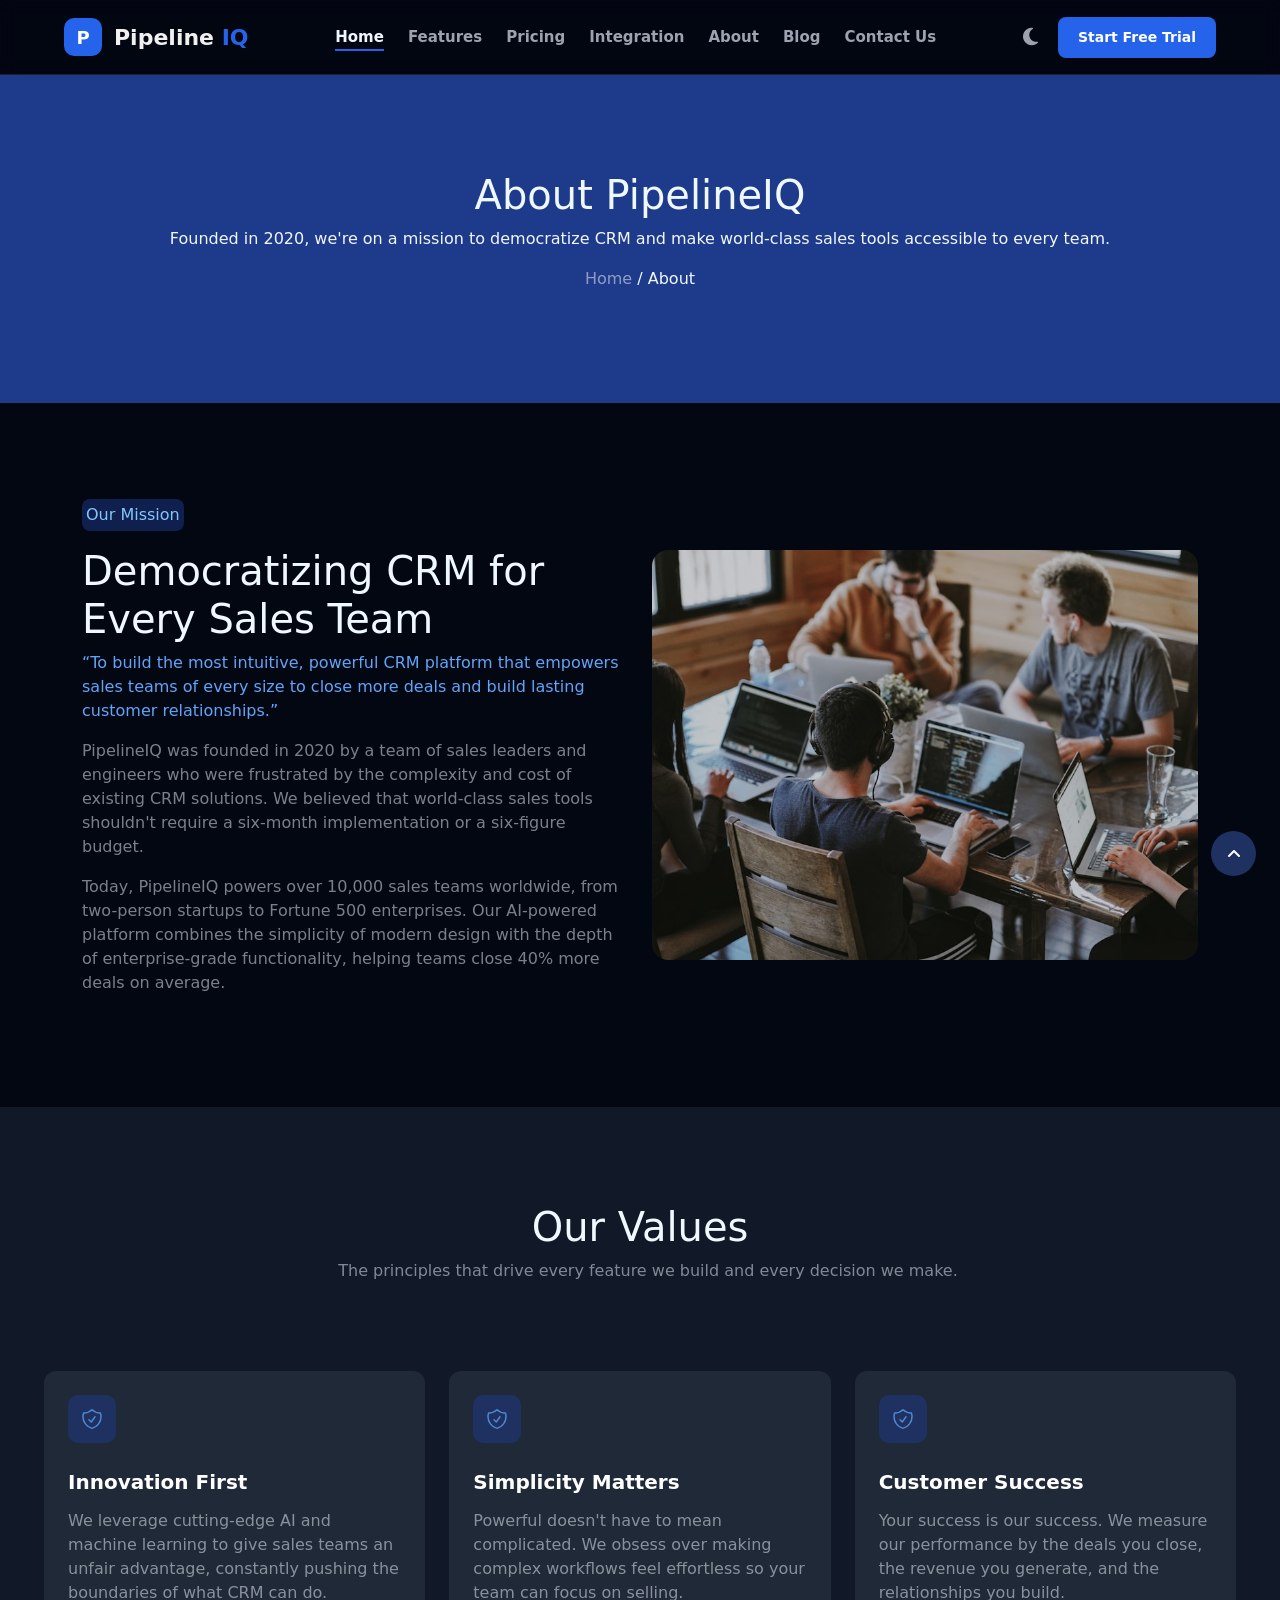
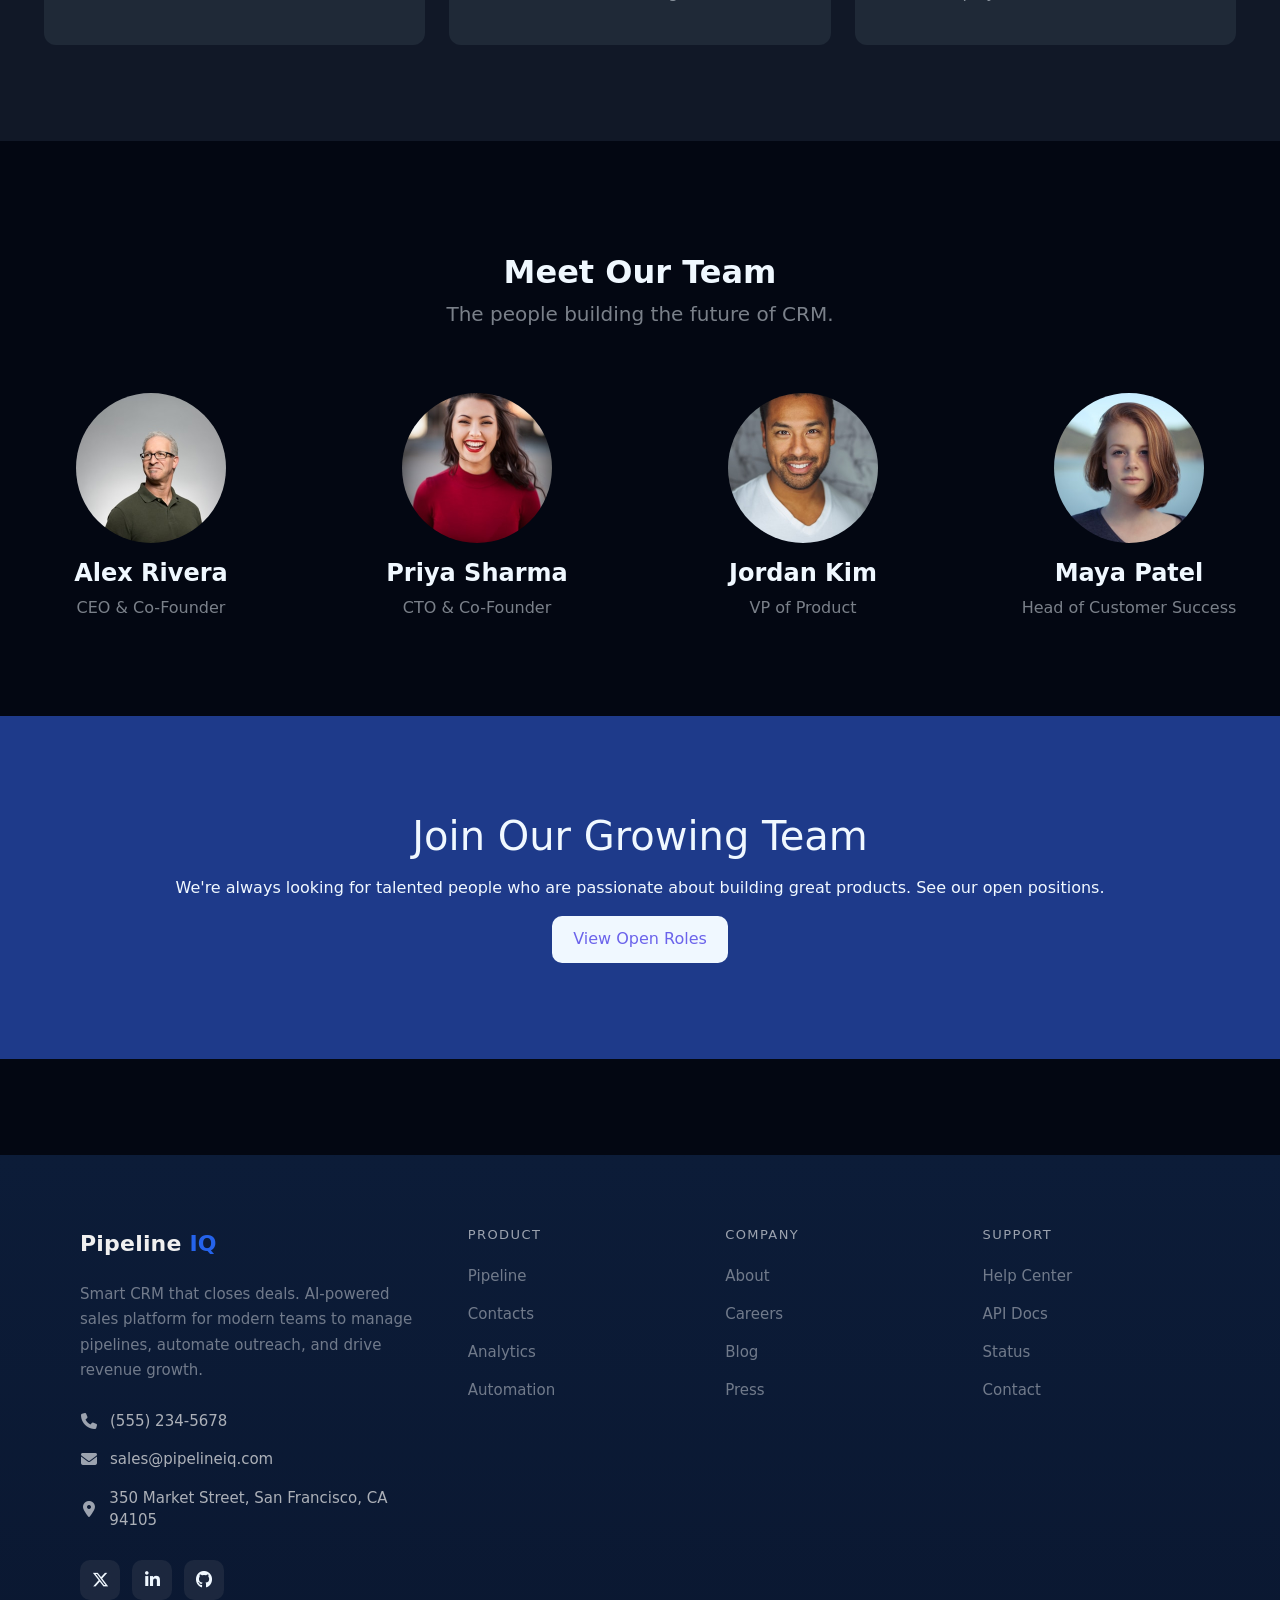
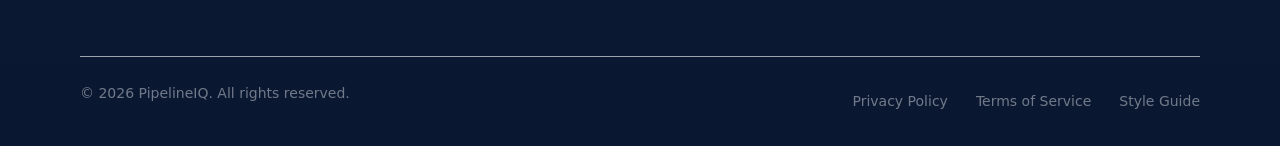
==== main project/assets/About.html @ 889cc1f1 "ver1" ====
<!DOCTYPE html>
<html lang="en">

<head>
    <meta charset="UTF-8">
    <meta name="viewport" content="width=device-width, initial-scale=1.0">
    <link rel="stylesheet" href="css/bootstrap.min.css">
    <link rel="stylesheet" href="css/about.css">
    <link rel="stylesheet" href="https://cdnjs.cloudflare.com/ajax/libs/font-awesome/6.5.1/css/all.min.css" />
    <link rel="icon" type="image/x-icon" href="../images/pipeliniq-icon.png">
    <title>About</title>
</head>

<body>
<nav class="navbar">
  <!-- Logo Section -->
  <div class="logo-container">
    <div class="logo-icon"><span>P</span></div>
    <div class="logo">Pipeline <span>IQ</span></div>
  </div>

  <input type="checkbox" id="menuToggle" hidden />

  <!-- Navigation Links -->
  <ul class="nav-links">
    <li><a href="#home" class="active">Home</a></li>
    <li><a href="#features">Features</a></li>
    <li><a href="#pricing">Pricing</a></li>
    <li><a href="#integration">Integration</a></li>
    <li><a href="#about">About</a></li>
    <li><a href="#blog">Blog</a></li>
    <li><a href="#contact">Contact Us</a></li>
  </ul>

  <!--  Button -->
  <div class="nav-actions">
    <input type="checkbox" id="darkToggle" hidden />
    <label for="darkToggle" class="dark-btn">
      <i class="fa-solid fa-moon"></i>
      <i class="fa-solid fa-sun"></i>
    </label>
    
    <button class="btn">Start Free Trial</button>

    <!-- for Mobile -->
    <label for="menuToggle" class="menu-btn">
      <i class="fa-solid fa-bars"></i>
    </label>
  </div>
</nav>
    <div class="about-sec1 d-flex flex-column  align-items-center  " id="up">
        <h2 class="fs-1 mb-2">About PipelineIQ</h2>
        <p class="mb-3">Founded in 2020, we're on a mission to democratize CRM and make world-class sales tools
            accessible to every team.</p>
        <p><a class="text-decoration-none text-white opacity-50" href="#">Home</a> / About</p>
    </div>
    <div class="container my-5">
        <div class="about-sec2 row align-items-center g-4">
            <div class="col-lg-6 col-12 p1">
                <p class="par1 rounded-3 d-inline-block p-1">Our Mission</p>
                <h2 class="fs-1">Democratizing CRM for Every Sales Team</h2>
                <p class="par2">“To build the most intuitive, powerful CRM platform that empowers sales teams of every
                    size
                    to close more deals and build lasting customer relationships.”</p>
                <p class="opacity-50">PipelineIQ was founded in 2020 by a team of sales leaders and engineers who were
                    frustrated by the complexity and cost of existing CRM solutions. We believed that world-class sales
                    tools shouldn't require a six-month implementation or a six-figure budget.</p>
                <p class="opacity-50">Today, PipelineIQ powers over 10,000 sales teams worldwide, from two-person
                    startups
                    to Fortune 500 enterprises. Our AI-powered platform combines the simplicity of modern design with
                    the
                    depth of enterprise-grade functionality, helping teams close 40% more deals on average.</p>
            </div>

            <div class="col-lg-6 col-12 p2 text-center">
                <img src="../images/photo.jpeg" class="img-fluid rounded-4 mission-img" alt="Our Mission">
            </div>
        </div>
    </div>

    <div class="about-sec3  ">

        <div class="part1 d-flex flex-column

        align-items-center">

            <h2 class="fs-1">Our Values</h2>

            <p class="opacity-50 ps-3">The principles that drive every feature we build and every decision we make.</p>

        </div>

        <div class="part2 row justify-content-center g-4">

            <div class=" col-lg-4 col-md-6 col-sm-12">
                <div class="card ">


                    <div class="icon-box">

                        <svg xmlns="http://www.w3.org/2000/svg" fill="none" viewBox="0 0 24 24" stroke-width="1.5"
                            stroke="currentColor" class="icon">

                            <path stroke-linecap="round" stroke-linejoin="round"
                                d="M9 12.75 11.25 15 15 9.75m-3-7.036A11.959 11.959 0 0 1 3.598 6 11.99 11.99 0 0 0 3 9.749c0 5.592 3.824 10.29 9 11.623 5.176-1.332 9-6.03 9-11.622 0-1.31-.21-2.571-.598-3.751h-.152c-3.196 0-6.1-1.248-8.25-3.285Z" />

                        </svg>

                    </div>



                    <p class="fw-bold ">Innovation First</p>

                    <p class="opacity-50">

                        We leverage cutting-edge AI and machine learning to give sales teams an unfair advantage,
                        constantly

                        pushing the boundaries of what CRM can do.</p>
                </div>
            </div>
            <!-- Card 2: Simplicity Matters -->
            <div class="col-lg-4 col-md-6 col-sm-12">
                <div class="card ">

                    <div class="icon-box">
                        <svg xmlns="http://www.w3.org/2000/svg" fill="none" viewBox="0 0 24 24" stroke-width="1.5"
                            stroke="currentColor" class="icon">

                            <path stroke-linecap="round" stroke-linejoin="round"
                                d="M9 12.75 11.25 15 15 9.75m-3-7.036A11.959 11.959 0 0 1 3.598 6 11.99 11.99 0 0 0 3 9.749c0 5.592 3.824 10.29 9 11.623 5.176-1.332 9-6.03 9-11.622 0-1.31-.21-2.571-.598-3.751h-.152c-3.196 0-6.1-1.248-8.25-3.285Z" />

                        </svg>
                    </div>
                    <p class="fw-bold">Simplicity Matters</p>
                    <p class="opacity-50">
                        Powerful doesn't have to mean complicated. We obsess over making complex workflows feel
                        effortless
                        so
                        your team can focus on selling.
                    </p>
                </div>
            </div>
            <!-- Card 3: Customer Success -->
            <div class=" col-lg-4 col-md-6 col-sm-12">
                <div class="card ">

                    <div class="icon-box">
                        <svg xmlns="http://www.w3.org/2000/svg" fill="none" viewBox="0 0 24 24" stroke-width="1.5"
                            stroke="currentColor" class="icon">

                            <path stroke-linecap="round" stroke-linejoin="round"
                                d="M9 12.75 11.25 15 15 9.75m-3-7.036A11.959 11.959 0 0 1 3.598 6 11.99 11.99 0 0 0 3 9.749c0 5.592 3.824 10.29 9 11.623 5.176-1.332 9-6.03 9-11.622 0-1.31-.21-2.571-.598-3.751h-.152c-3.196 0-6.1-1.248-8.25-3.285Z" />

                        </svg>
                    </div>
                    <p class="fw-bold">Customer Success</p>
                    <p class="opacity-50">
                        Your success is our success. We measure our performance by the deals you close, the revenue you
                        generate, and the relationships you build.
                    </p>
                </div>
            </div>

        </div>
    </div>
    <div class="About-sec4 row ">
        <div class="team mb-5">
            <h3 class="text-center fw-bolder fs-2">Meet Our Team</h3>
            <p class="text-center opacity-50 fs-5">The people building the future of CRM.</p>
        </div>
        <!-- Person 1 -->
        <div class="col-lg-3 col-md-6 col-sm-12 text-center">
            <img src="../images/photo-1.jpeg" alt="Alex Rivera" class="team-img rounded-circle">
            <h4 class="fw-bold mt-3">Alex Rivera</h4>
            <p class="opacity-50">CEO & Co-Founder</p>
        </div>

        <!-- Person 2 -->
        <div class="col-lg-3 col-md-6 col-sm-12 text-center">
            <img src="../images/photo-2.jpeg" alt="Priya Sharma" class="team-img rounded-circle">
            <h4 class="fw-bold mt-3">Priya Sharma</h4>
            <p class="opacity-50">CTO & Co-Founder</p>
        </div>

        <!-- Person 3 -->
        <div class="col-lg-3 col-md-6 col-sm-12 text-center">
            <img src="../images/photo-3.jpeg" alt="Jordan Kim" class="team-img rounded-circle">
            <h4 class="fw-bold mt-3">Jordan Kim</h4>
            <p class="opacity-50">VP of Product</p>
        </div>

        <!-- Person 4 -->
        <div class="col-lg-3 col-md-6 col-sm-12 text-center">
            <img src="../images/photo-4.jpeg" alt="Maya Patel" class="team-img rounded-circle">
            <h4 class="fw-bold mt-3">Maya Patel</h4>
            <p class="opacity-50">Head of Customer Success</p>
        </div>
    </div>

    <div class="about-sec1 about-sec5 d-flex flex-column  align-items-center m-auto ">
        <h2 class="fs-1 mb-3">Join Our Growing Team</h2>
        <p class="mb-3">We're always looking for talented people who are passionate about building great products. See
            our open positions.</p>
        <button>View Open Roles</button>
    </div>
  <a href="#up" class="button-up position-fixed bottom-0 end-0 m-4 d-flex align-items-center justify-content-center text-decoration-none">
    <i class="fa-solid fa-angle-up"></i>
</a>
<footer class="footer">
    <div class="footer__inner">
        <div class="footer__grid">

            <div class="brand">
                <div class="brand__logo">
                    <div class="brand__name">Pipeline <span class="iq">IQ</span></div>
                </div>
                <p class="brand__desc">
                    Smart CRM that closes deals. AI-powered sales platform for modern teams to
                    manage pipelines, automate outreach, and drive revenue growth.
                </p>

                <ul class="contact">
                    <li><i class="fa-solid fa-phone"></i><a href="tel:+15552345678">(555) 234-5678</a></li>
                    <li><i class="fa-solid fa-envelope"></i><a href="mailto:sales@pipelineiq.com">sales@pipelineiq.com</a></li>
                    <li><i class="fa-solid fa-location-dot"></i><span>350 Market Street, San Francisco, CA 94105</span></li>
                </ul>

                <div class="socials">
                    <a href="#" aria-label="X"><i class="fa-brands fa-x-twitter"></i></a>
                    <a href="#" aria-label="LinkedIn"><i class="fa-brands fa-linkedin-in"></i></a>
                    <a href="#" aria-label="GitHub"><i class="fa-brands fa-github"></i></a>
                </div>
            </div>

            <div class="col">
                <h4 class="col__title">Product</h4>
                <ul class="col__links">
                    <li><a href="#">Pipeline</a></li>
                    <li><a href="#">Contacts</a></li>
                    <li><a href="#">Analytics</a></li>
                    <li><a href="#">Automation</a></li>
                </ul>
            </div>

            <div class="col">
                <h4 class="col__title">Company</h4>
                <ul class="col__links">
                    <li><a href="#">About</a></li>
                    <li><a href="#">Careers</a></li>
                    <li><a href="#">Blog</a></li>
                    <li><a href="#">Press</a></li>
                </ul>
            </div>

            <div class="col">
                <h4 class="col__title">Support</h4>
                <ul class="col__links">
                    <li><a href="#">Help Center</a></li>
                    <li><a href="#">API Docs</a></li>
                    <li><a href="#">Status</a></li>
                    <li><a href="#">Contact</a></li>
                </ul>
            </div>

        </div>

        <div class="footer__bottom">
            <p class="copyright">©️ 2026 PipelineIQ. All rights reserved.</p>
            <nav class="legal">
                <a href="#">Privacy Policy</a>
                <a href="#">Terms of Service</a>
                <a href="#">Style Guide</a>
            </nav>
        </div>
    </div>
</footer>
    <script src="js/bootstrap.min.js"></script>
</body>

</html>
---- main project/assets/css/about.css ----
body{
    background-color:#030712 ;
    color: aliceblue;
    overflow-x: hidden;
}
   /* NAVBAR STYLES */

/* Navbar Container */
.navbar {
  width: 100%;
  height: 75px;
  display: flex;
  justify-content: space-between;
  align-items: center;
  padding: 0 5%;
  background: rgba(3, 7, 18, 0.85); 
  position: sticky;
  top: 0;
  z-index: 1000;
  box-sizing: border-box;
  backdrop-filter: blur(10px);
  border-bottom: 1px solid rgba(255, 255, 255, 0.1);
}

/* Logo Styling */
.logo-container {
  display: flex;
  align-items: center;
  gap: 12px;
}

.logo-icon {
  width: 38px;
  height: 38px;
  background-color: rgb(37, 99, 235); 
  color: #ffffff;
  font-weight: 700;
  font-size: 18px;
  border-radius: 10px;
  display: flex;
  align-items: center;
  justify-content: center;
}

.logo {
  font-size: 22px;
  font-weight: 700;
  color: #f0f0f0;
}

.logo span {
  color: rgb(37, 99, 235);
}

/* Links Styling */
.nav-links {
  list-style: none;
  display: flex;
  gap: 24px;
  margin: 0;
  padding: 0;
}

.nav-links a {
  text-decoration: none;
  color: rgb(156, 163, 175);
  font-weight: 600;
  font-size: 15px;
  position: relative;
  padding: 5px 0;
  transition: color 0.3s ease;
}

.nav-links a::after {
  content: "";
  position: absolute;
  left: 0;
  bottom: 0;
  height: 2px;
  width: 100%;
  background: rgb(37, 99, 235);
  transform: scaleX(0);
  transform-origin: left;
  transition: transform 0.3s ease;
}

.nav-links a:hover,
.nav-links a.active {
  color: aliceblue;
}

.nav-links a:hover::after,
.nav-links a.active::after {
  transform: scaleX(1);
}

.nav-actions {
  display: flex;
  align-items: center;
  gap: 20px;
}

.dark-btn {
  cursor: pointer;
  font-size: 20px;
  color: rgb(156, 163, 175);
  display: flex;
  align-items: center;
  transition: color 0.3s ease;
}

.dark-btn:hover {
  color: aliceblue;
}

.dark-btn i.fa-sun {
  display: none;
}

#darkToggle:checked + .dark-btn i.fa-moon {
  display: none;
}

#darkToggle:checked + .dark-btn i.fa-sun {
  display: inline-block;
}

.btn {
  padding: 10px 20px;
  background-color: rgb(37, 99, 235);
  color: white;
  border: none;
  border-radius: 8px;
  font-weight: 700;
  font-size: 14px;
  cursor: pointer;
  transition: background-color 0.3s ease, transform 0.2s ease;
}

.btn:hover {
  background-color: #1e3a8a;
  transform: translateY(-2px);
}
/* NAVBAR RESPONSIVE */

@media (max-width: 992px) {
  .nav-links {
    gap: 15px; 
  }
  
  .nav-links a {
    font-size: 14px;
  }
  
  .btn {
    padding: 8px 14px;
    font-size: 13px;
  }
}

/* RESPONSIVE  */

.menu-btn {
  display: none;
  cursor: pointer;
  font-size: 22px;
  color: #f0f0f0;
  transition: color 0.3s ease;
}

@media (max-width: 992px) {
  .nav-links {
    gap: 14px;
  }
  
  .nav-links a {
    font-size: 14px;
  }
}

@media (max-width: 768px) {
  .navbar {
    padding: 0 16px;
    height: 65px;
  }

  .menu-btn {
    display: flex;
    align-items: center;
  }

  .nav-links {
    position: absolute;
    top: 65px;
    left: 0;
    width: 100%;
    background-color: #0a1730; 
    flex-direction: column;
    align-items: center;
    gap: 18px;
    padding: 0;
    max-height: 0; 
    overflow: hidden;
    transition: max-height 0.4s ease-in-out, padding 0.3s ease;
    border-bottom: 1px solid rgba(255, 255, 255, 0.1);
  }

  #menuToggle:checked ~ .nav-links {
    max-height: 380px;
    padding: 20px 0;
  }

  .btn {
    display: none;
  }
}
.about-sec1{
  padding: 6em;
  margin-bottom: 6em !important;
  background-color: #1E3A8A;
}
.par1{
    background-color: #10204E;
    color: #82C5FD;
}
.par2{
    color: #60A5FA;
}

.about-sec3 {
  background-color: #111827;
  margin-top: 6em !important;
  margin-bottom: 7em !important;
  padding: 6em 0; 
}

.about-sec3 .part2 {              
  width: 100%;             
  margin: 3rem 0 0 0 !important;
  padding: 0 2rem;        
}

.card {
  background-color: #1F2937;
  color: aliceblue;
  border-radius: 12px;
  padding: 1.5rem;       
  border: none;        
}

.icon-box {
  width: 48px;
  height: 48px;
  display: flex;
  align-items: center;
  justify-content: center;
  background-color: #1E3160;
  color: #5087D2;
  border-radius: 10px;
  margin-bottom: 1.5rem;
}

.icon {
  width: 24px;
  height: 24px;
}

.card h2, 
.card p.fw-bold {
  font-size: 1.25rem;
  margin-bottom: 0.75rem;
  color: #ffffff;
} 

.About-sec4{
    margin-bottom: 5em !important;
}
.About-sec4 img{
        border-radius: 50% !important;
        width: 150px;
        height: 150px;
        object-fit: cover
}
.about-sec1 button{
    color: #6B63EB;
    background-color: aliceblue;
    border-radius: 10px;
    border: none;
    padding: 0.7em 1.3em;
    transition: 0.3s ease-in;
}
.about-sec1 button:hover{
    background-color:rgb(210, 220, 230) ;
}
.button-up {
    width: 45px;
    height: 45px;
    background-color: #1E3160;
    color: #ffffff;
    border-radius: 50%; 
    cursor: pointer;
    z-index: 1000;
    transition: 0.3s ease-in-out;
}

.button-up:hover {
    background-color: #60A5FA;
    color: #030712;
    transform: translateY(-3px); 
}
.footer {
  background: linear-gradient(180deg, #0c1c38 0%, #0a1730 100%);
  padding: 72px 0 0;
}

.footer * {
  box-sizing: border-box;
}

.footer__inner {
  max-width: 1200px;
  margin: 0 auto;
  padding: 0 40px;
}

.footer__grid {
  display: grid;
  grid-template-columns: 1.6fr 1fr 1fr 1fr;
  gap: 40px;
  padding-bottom: 56px;
}

.brand__logo {
  display: flex;
  align-items: center;
  gap: 12px;
  margin-bottom: 22px;
}

.brand__mark {
  width: 38px;
  height: 38px;
  border-radius: 10px;
  background: var(--btn-transform);
  display: flex;
  align-items: center;
  justify-content: center;
  font-weight: 700;
  color: #fff;
  font-size: 18px;
}

.brand__name {
  font-size: 22px;
  font-weight: 700;
  letter-spacing: .2px;
  color: #f0f0f0;
}

.brand__name .iq {
  color: rgb(37, 99, 235);
}

.brand__desc {
  opacity: .7;
  line-height: 1.7;
  font-size: 15px;
  max-width: 360px;
  margin-bottom: 26px;
  color: rgb(156, 163, 175);
}

.contact {
  list-style: none;
  display: flex;
  flex-direction: column;
  gap: 16px;
  margin-bottom: 28px;
  padding: 0;
}

.contact li {
  display: flex;
  align-items: center;
  gap: 12px;
}

.contact a,
.contact span {
  color: #f0f0f0;
  opacity: .7;
  text-decoration: none;
  font-size: 15px;
  transition: opacity .2s ease;
}

.contact i {
  color: rgb(156, 163, 175);
  width: 18px;
  text-align: center;
  transition: .2s ease;
}

.contact a:hover {
  opacity: 1;
}

.socials {
  display: flex;
  gap: 12px;
}

.socials a {
  width: 40px;
  height: 40px;
  border-radius: 10px;
  background: rgba(128, 128, 128, .15);
  display: flex;
  align-items: center;
  justify-content: center;
  color: var(--contact-transform);
  font-size: 17px;
  transition: transform .2s ease, background .2s ease, color .2s ease;
  text-decoration: none;
}

.socials a:hover {
  color: #fff;
  transform: scale(1.1);
}

.col__title {
  font-size: 13px;
  letter-spacing: 1.4px;
  text-transform: uppercase;
  margin-bottom: 22px;
  color: rgb(156, 163, 175);
}

.col__links {
  list-style: none;
  display: flex;
  flex-direction: column;
  gap: 14px;
  padding: 0;
}

.col__links a {
  opacity: .7;
  text-decoration: none;
  font-size: 15px;
  position: relative;
  width: fit-content;
  transition: opacity .2s ease;
  color: rgb(156, 163, 175);
}

.col__links a::after {
  content: "";
  position: absolute;
  left: 0;
  bottom: -3px;
  height: 2px;
  width: 0;
  background: var(--contact-transform);
  transition: width .25s ease;
}

.col__links a:hover {
  opacity: 1;
}

.col__links a:hover::after {
  width: 100%;
}

.footer__bottom {
  border-top: 1px solid rgb(156, 163, 175);
  padding: 26px 0;
  display: flex;
  align-items: center;
  justify-content: space-between;
  flex-wrap: wrap;
  gap: 16px;
}

.footer__bottom p {
  color: rgb(156, 163, 175);
}

.copyright {
  opacity: .7;
  font-size: 14px;
}

.legal {
  display: flex;
  gap: 28px;
  flex-wrap: wrap;
}

.legal a {
  color: rgb(156, 163, 175);
  opacity: .7;
  text-decoration: none;
  font-size: 14px;
  transition: opacity .2s ease;
}

.legal a:hover {
  opacity: 1;
}

@media (max-width:900px) {
  .footer__grid {
    grid-template-columns: 1fr 1fr;
    gap: 36px;
  }

  .brand {
    grid-column: 1 / -1;
  }
}

@media (max-width:560px) {
  .footer__inner {
    padding: 0 24px;
  }

  .footer__grid {
    grid-template-columns: 1fr;
  }

  .footer__bottom {
    justify-content: center;
    text-align: center;
  }

  .legal {
    justify-content: center;
  }
}
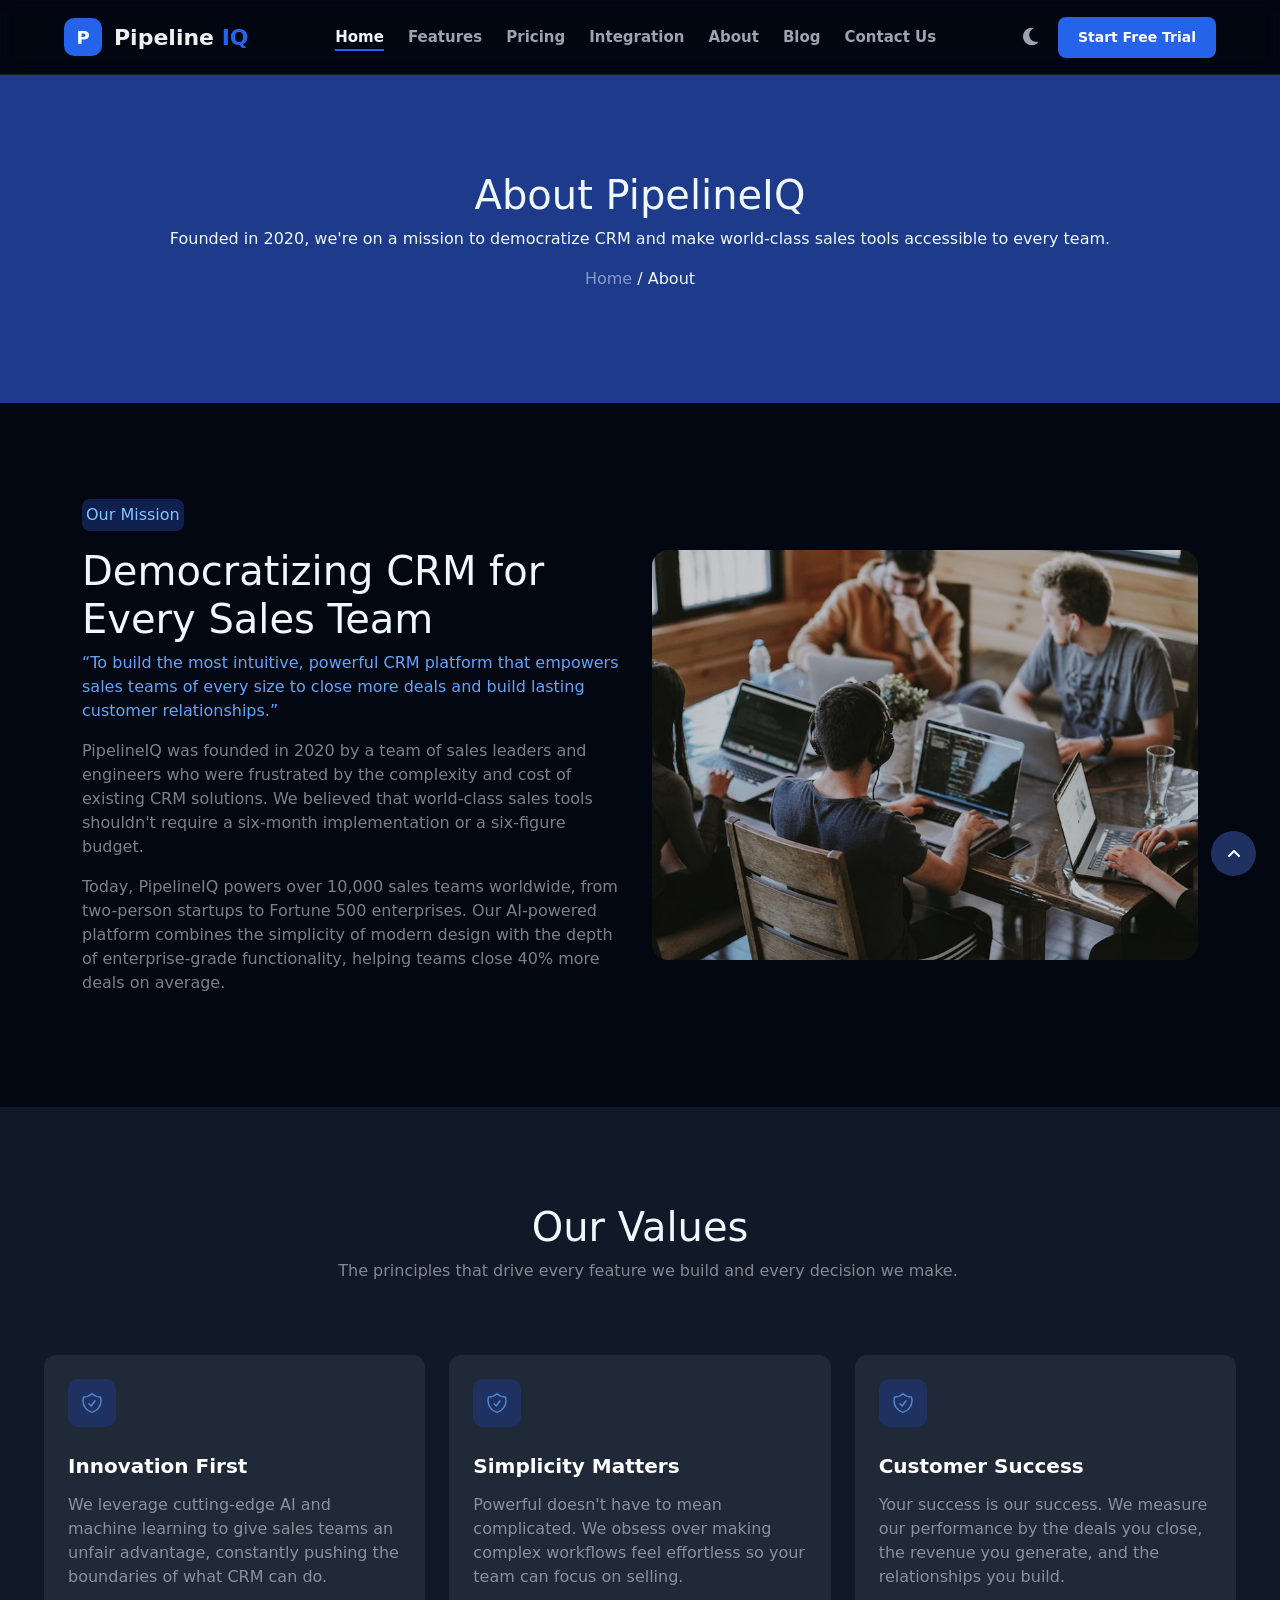
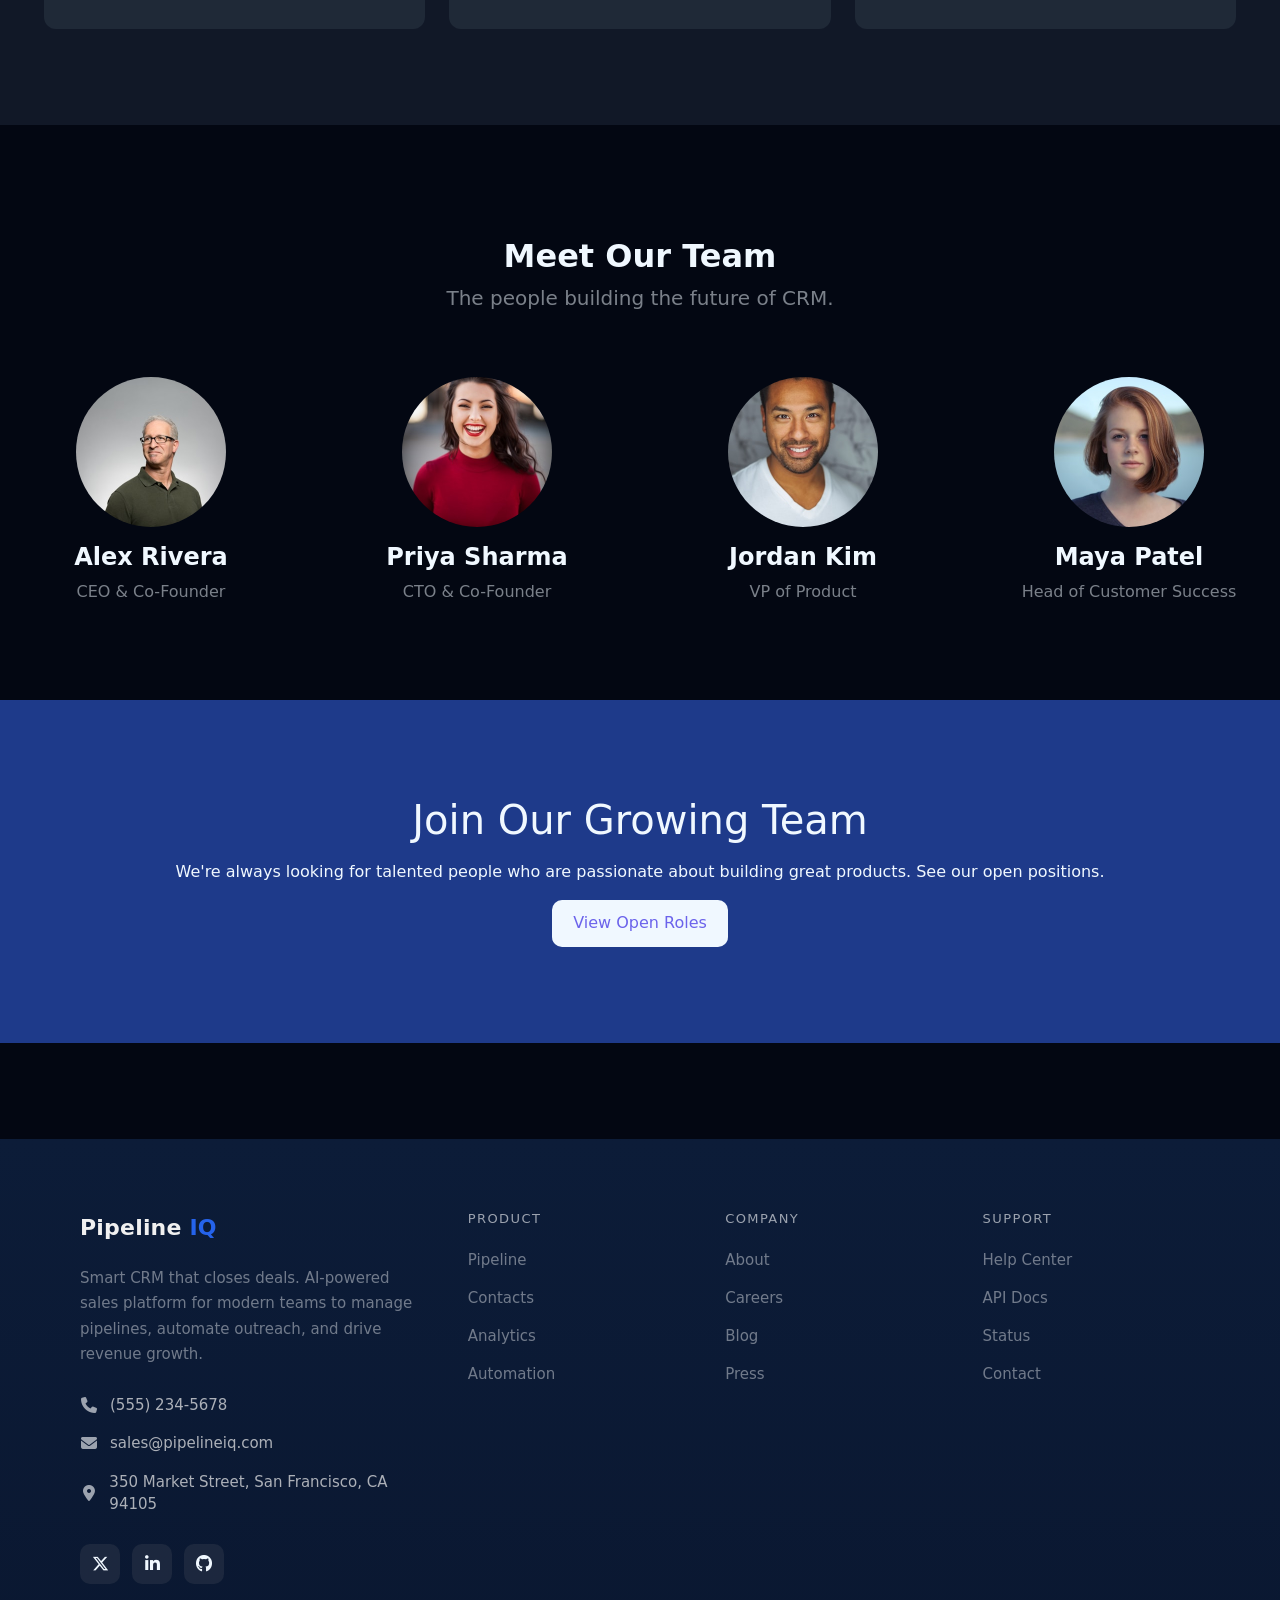
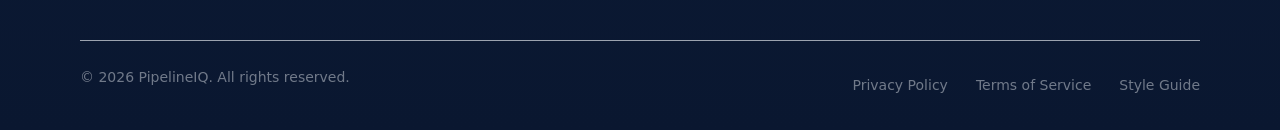
==== commit c01dd8ff: "main project" ====
--- a/main project/assets/About.html
+++ b/main project/assets/About.html
@@ -52,7 +52,7 @@
         <h2 class="fs-1 mb-2">About PipelineIQ</h2>
         <p class="mb-3">Founded in 2020, we're on a mission to democratize CRM and make world-class sales tools
             accessible to every team.</p>
-        <p><a class="text-decoration-none text-white opacity-50" href="#">Home</a> / About</p>
+        <p><a href="#">Home</a> / About</p>
     </div>
     <div class="container my-5">
         <div class="about-sec2 row align-items-center g-4">
@@ -80,9 +80,7 @@
 
     <div class="about-sec3  ">
 
-        <div class="part1 d-flex flex-column
-
-        align-items-center">
+        <div class="part1 d-flex flex-column align-items-center">
 
             <h2 class="fs-1">Our Values</h2>
 
@@ -94,22 +92,14 @@
 
             <div class=" col-lg-4 col-md-6 col-sm-12">
                 <div class="card ">
-
-
                     <div class="icon-box">
-
                         <svg xmlns="http://www.w3.org/2000/svg" fill="none" viewBox="0 0 24 24" stroke-width="1.5"
                             stroke="currentColor" class="icon">
 
                             <path stroke-linecap="round" stroke-linejoin="round"
                                 d="M9 12.75 11.25 15 15 9.75m-3-7.036A11.959 11.959 0 0 1 3.598 6 11.99 11.99 0 0 0 3 9.749c0 5.592 3.824 10.29 9 11.623 5.176-1.332 9-6.03 9-11.622 0-1.31-.21-2.571-.598-3.751h-.152c-3.196 0-6.1-1.248-8.25-3.285Z" />
-
                         </svg>
-
                     </div>
-
-
-
                     <p class="fw-bold ">Innovation First</p>
 
                     <p class="opacity-50">
--- a/main project/assets/css/about.css
+++ b/main project/assets/css/about.css
@@ -219,6 +219,18 @@
   margin-bottom: 6em !important;
   background-color: #1E3A8A;
 }
+
+.about-sec1 p a {
+    text-decoration: none;
+    color: aliceblue;
+    opacity: 0.5;
+    transition: 0.3s ease-in;
+}
+
+.about-sec1 p a:hover {
+    opacity: 1;
+
+}
 .par1{
     background-color: #10204E;
     color: #82C5FD;
@@ -236,7 +248,7 @@
 
 .about-sec3 .part2 {              
   width: 100%;             
-  margin: 3rem 0 0 0 !important;
+  margin: 2rem 0 0 0 !important;
   padding: 0 2rem;        
 }
 
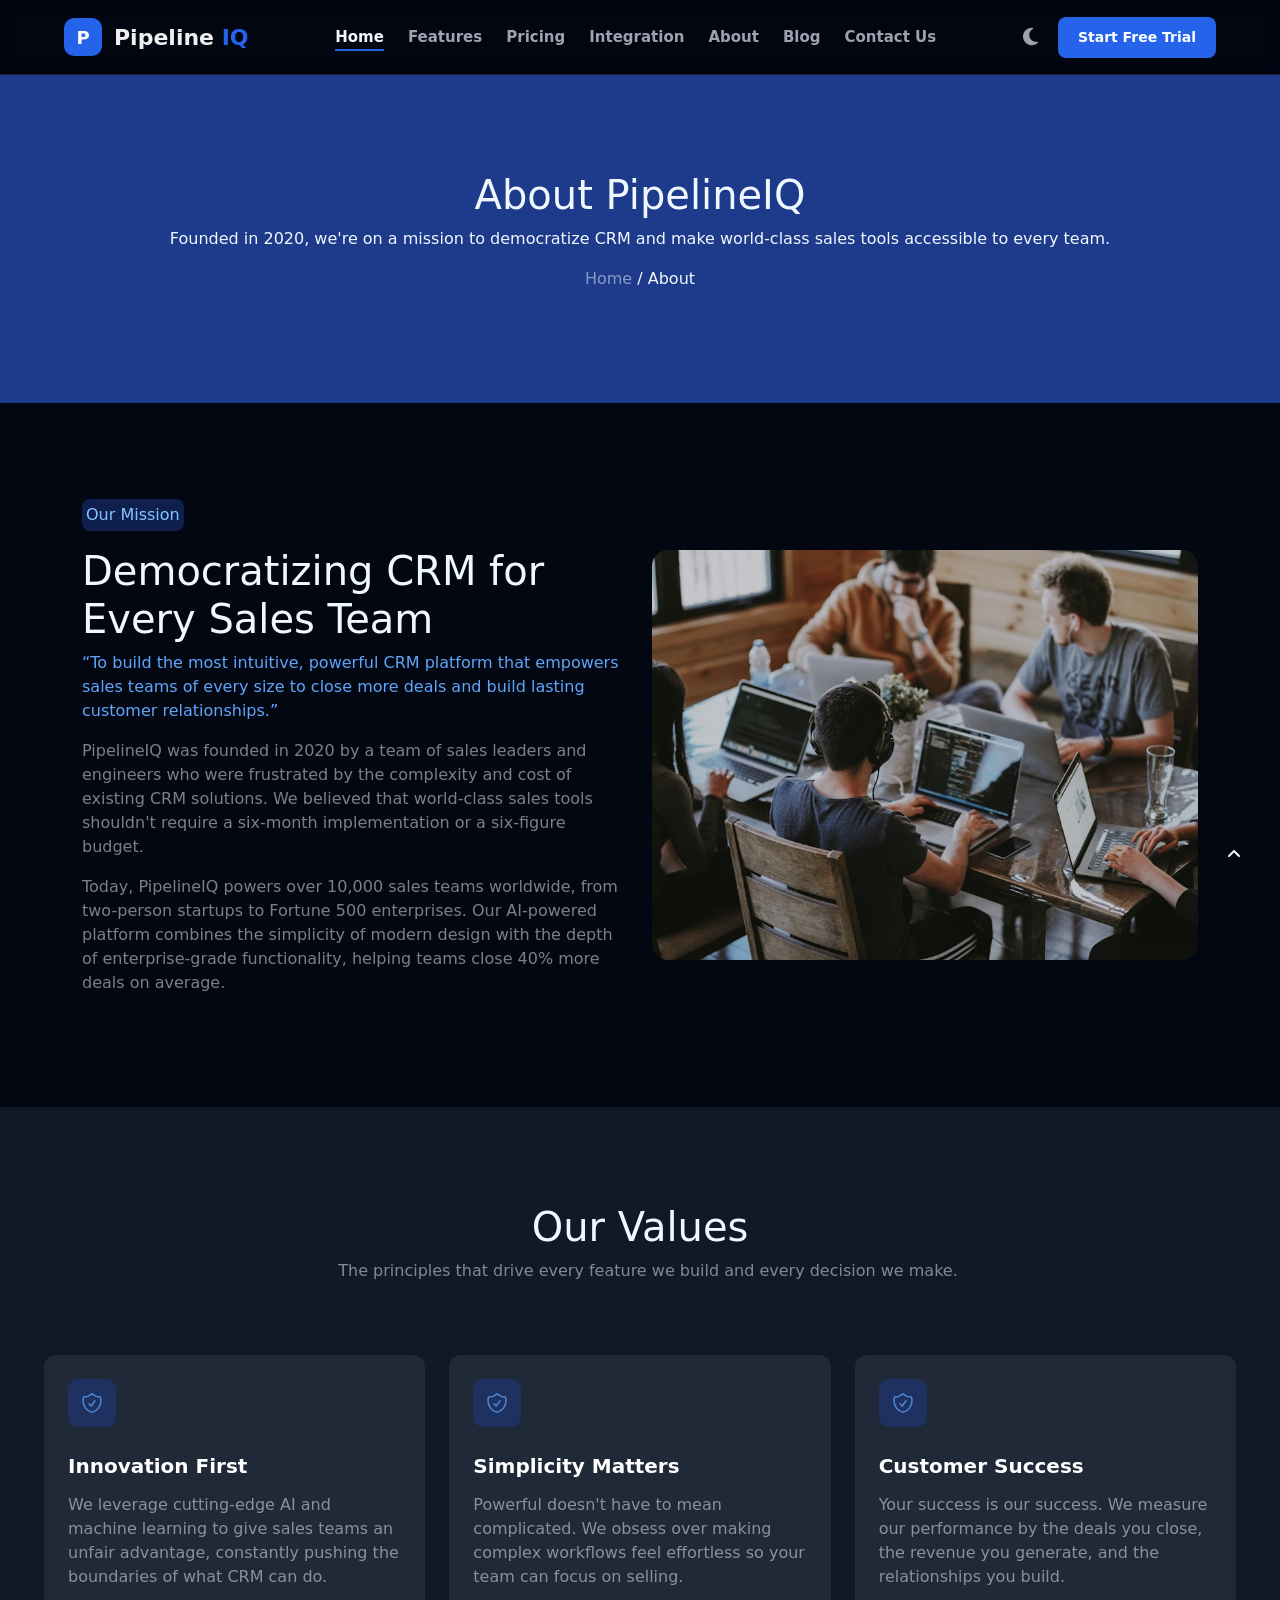
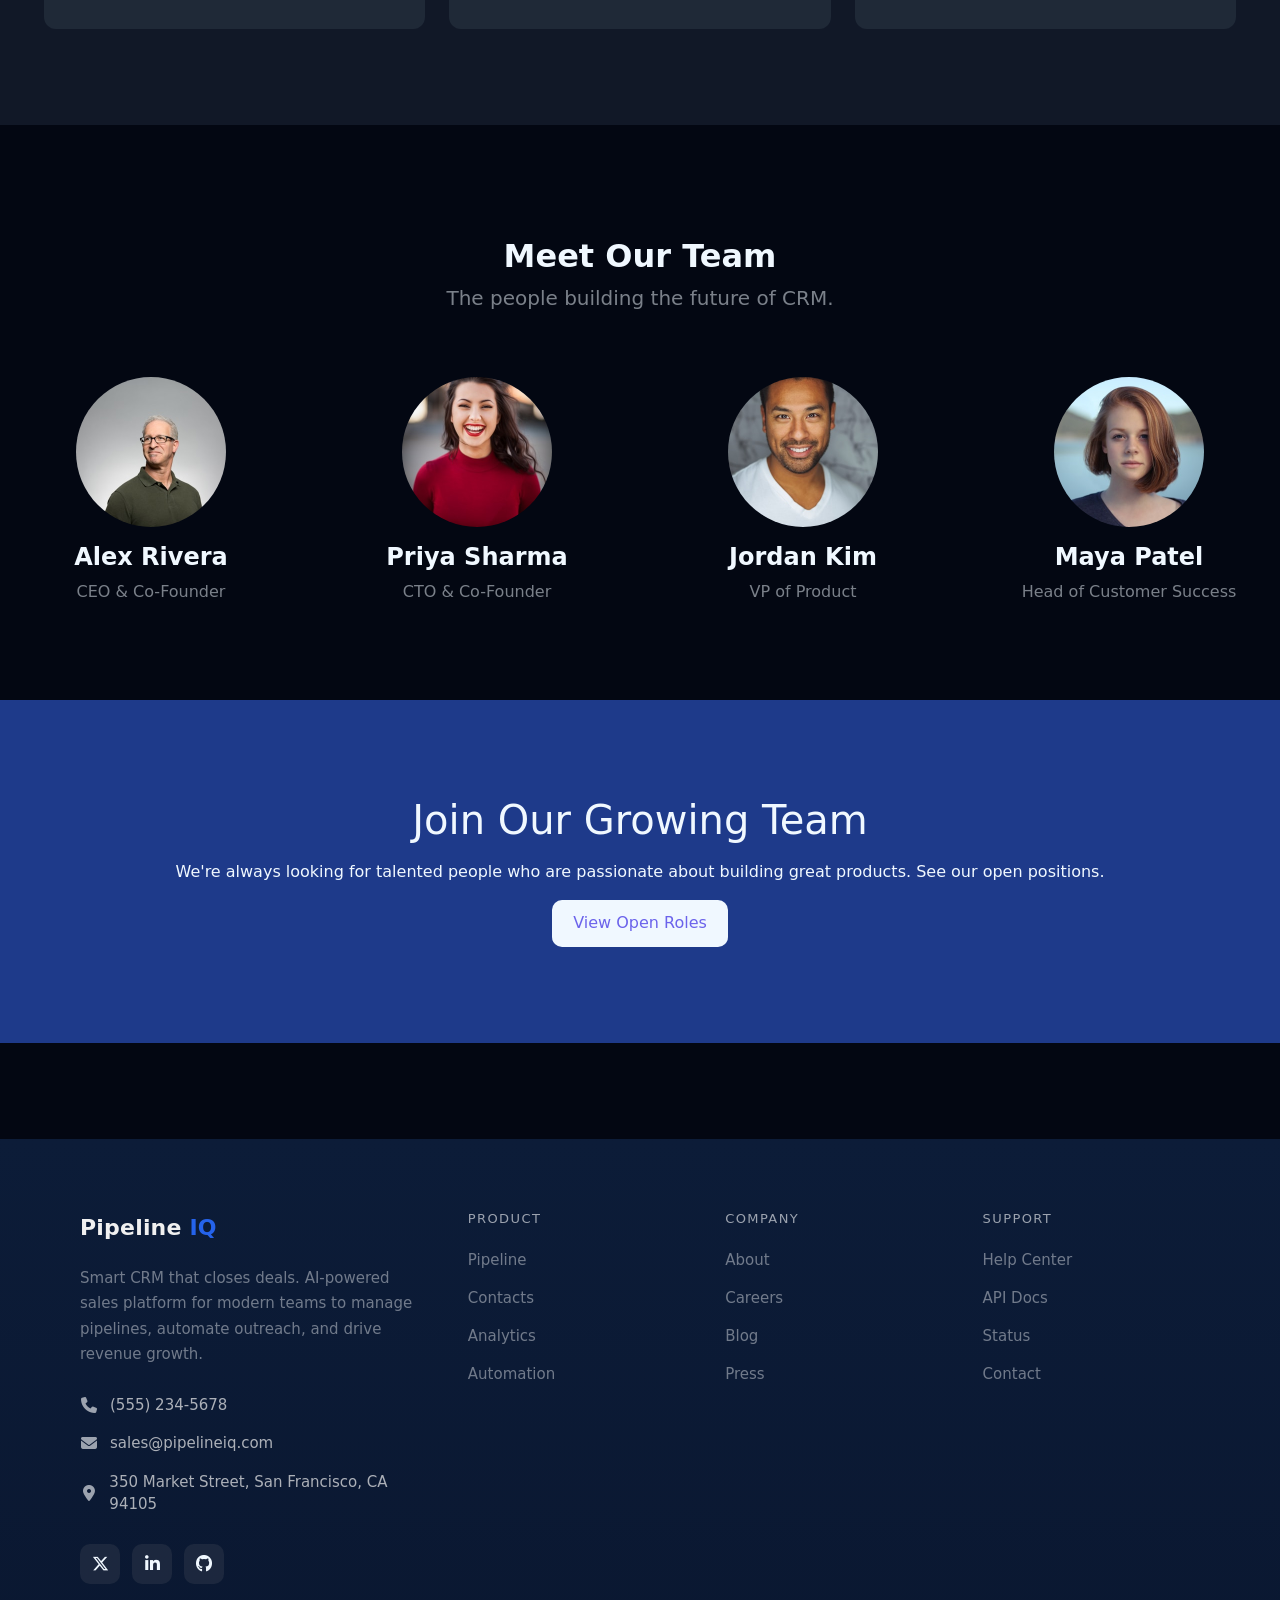
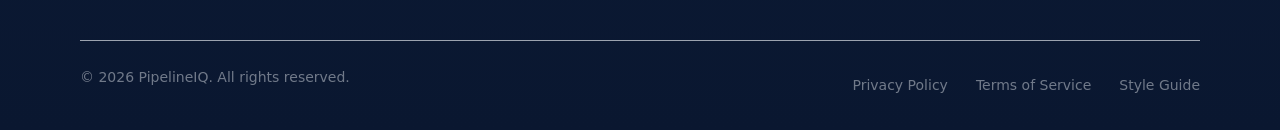
==== commit b2ee4d25: "tt" ====
--- a/main project/assets/About.html
+++ b/main project/assets/About.html
@@ -195,7 +195,7 @@
             our open positions.</p>
         <button>View Open Roles</button>
     </div>
-  <a href="#up" class="button-up position-fixed bottom-0 end-0 m-4 d-flex align-items-center justify-content-center text-decoration-none">
+  <a href="#up" id="topbtn" class="button-up position-fixed bottom-0 end-0 m-4 d-flex align-items-center justify-content-center text-decoration-none">
     <i class="fa-solid fa-angle-up"></i>
 </a>
 <footer class="footer">
@@ -267,6 +267,19 @@
     </div>
 </footer>
     <script src="js/bootstrap.min.js"></script>
+      <script>
+  const btn = document.getElementById("topbtn");
+
+btn.style.visibility = "hidden";
+
+window.onscroll = function () {
+    if (window.scrollY > 400) {
+        btn.style.visibility = "visible";
+    } else {
+        btn.style.visibility = "hidden";
+    }
+};
+    </script>
 </body>
 
 </html>
